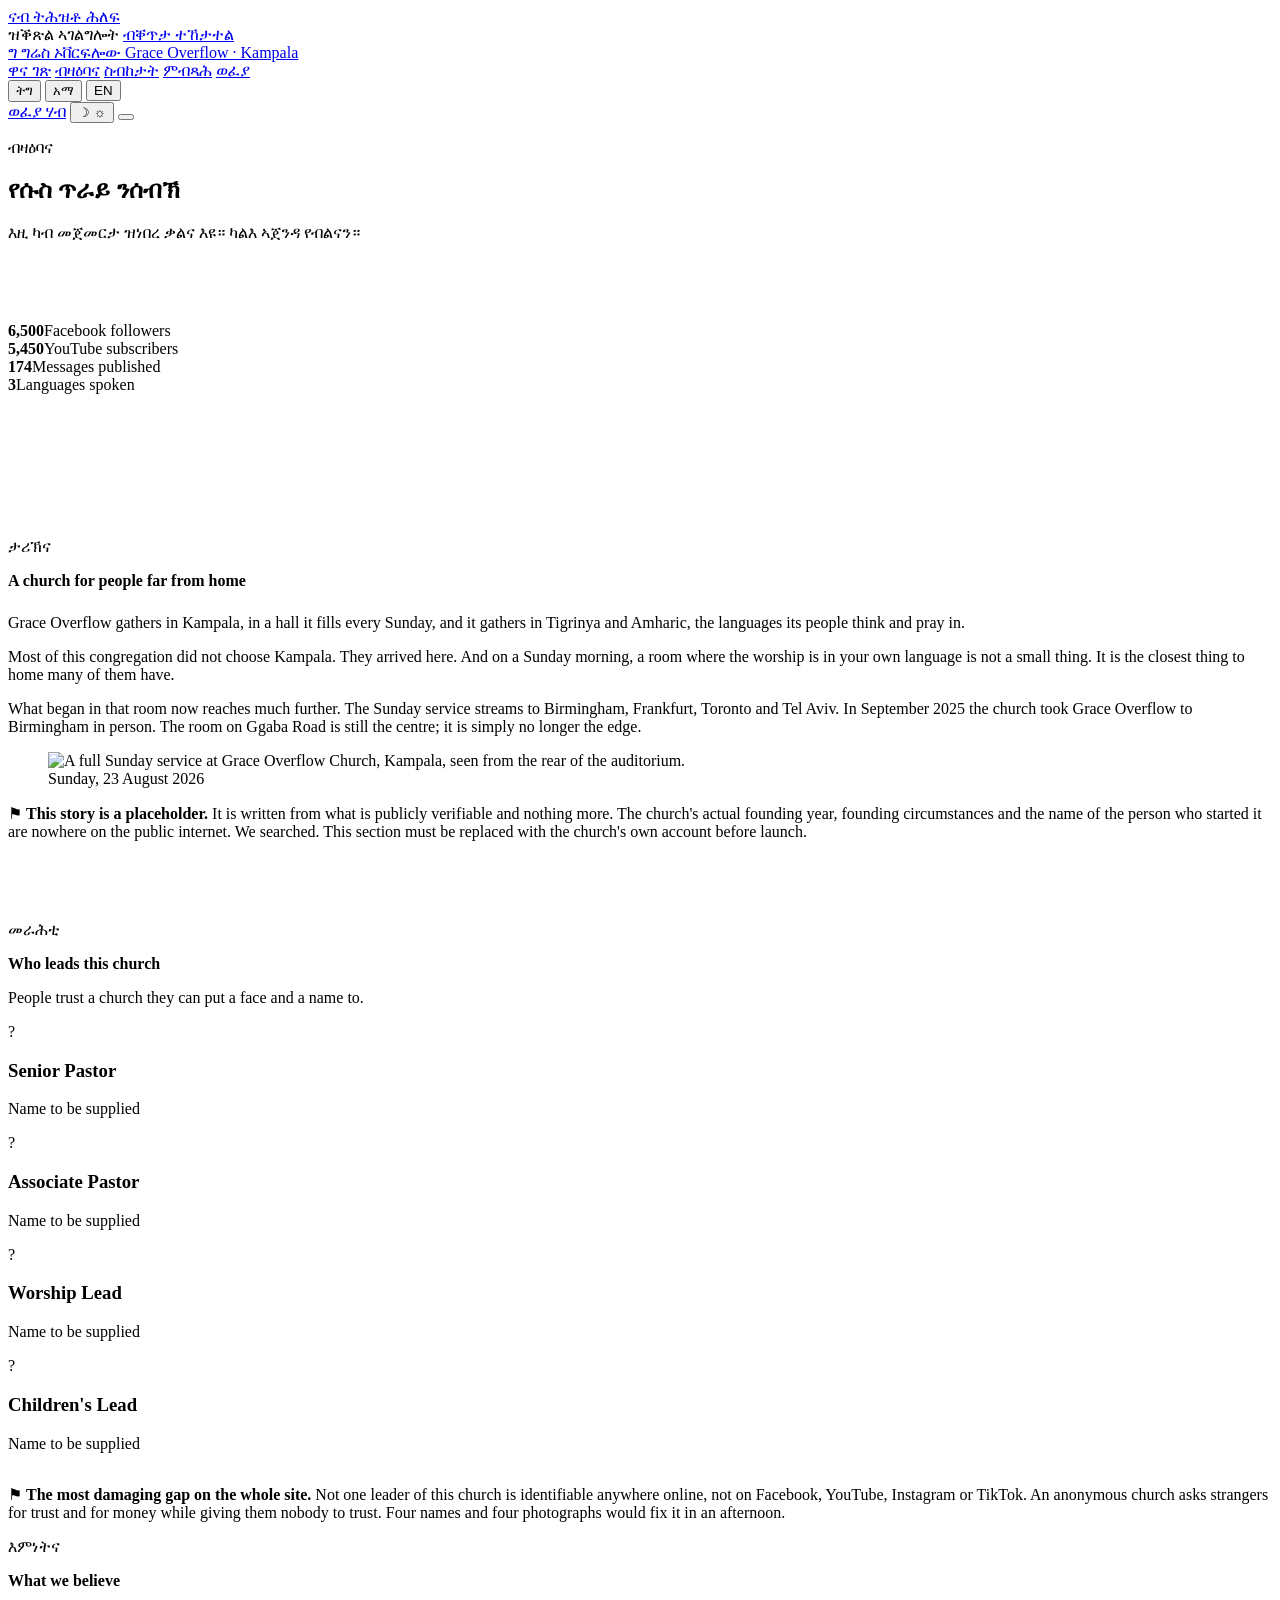
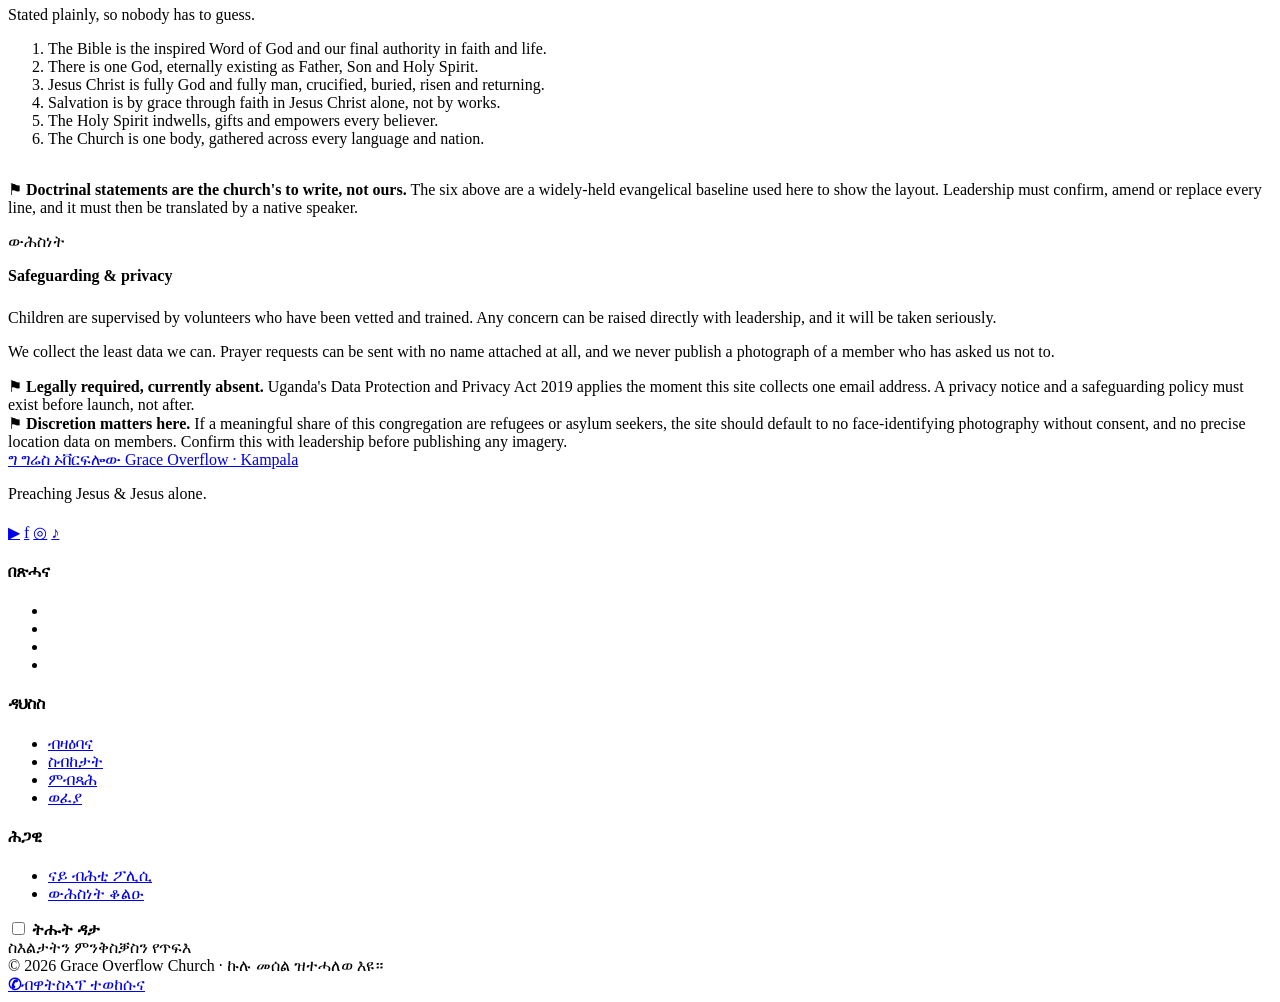
==== about.html @ 8b18df7e "Add files via upload" ====
<!DOCTYPE html>
<html lang="ti">
<head>
<meta charset="utf-8">
<meta name="viewport" content="width=device-width, initial-scale=1">
<meta name="robots" content="noindex, nofollow">
<title>ብዛዕባና · About · Grace Overflow Church, Kampala</title>
<meta name="description" content="Who we are: a Tigrinya and Amharic speaking church in Kampala, Uganda, preaching Jesus and Jesus alone, and a home for the Eritrean and Ethiopian diaspora around the world.">
<meta name="theme-color" content="#ffffff" media="(prefers-color-scheme: light)">
<meta name="theme-color" content="#061021" media="(prefers-color-scheme: dark)">
<meta property="og:title" content="About · Grace Overflow Church, Kampala">
<meta name="twitter:card" content="summary_large_image">
<meta property="og:image" content="https://dawitabrahamfekeru-beep.github.io/grace-overflow/assets/img/sanctuary-wide.jpg">
<meta property="og:image:alt" content="A full Sunday service at Grace Overflow Church, Kampala.">
<meta property="og:description" content="Preaching Jesus and Jesus alone. Kampala, Uganda.">
<link rel="preconnect" href="https://fonts.googleapis.com">
<link rel="preconnect" href="https://fonts.gstatic.com" crossorigin>
<link href="https://fonts.googleapis.com/css2?family=Fraunces:ital,opsz,wght@0,9..144,300..700;1,9..144,300..600&family=Inter:wght@400;500;600;700&family=Noto+Sans+Ethiopic:wght@400;500;600;700&family=Noto+Serif+Ethiopic:wght@400;600;700&display=swap" rel="stylesheet">
<link rel="canonical" href="https://dawitabrahamfekeru-beep.github.io/grace-overflow/about.html">
<meta property="og:url" content="https://dawitabrahamfekeru-beep.github.io/grace-overflow/about.html">
<link rel="stylesheet" href="assets/css/style.css">
<script>try{var t=localStorage.getItem("go.theme");if(t)document.documentElement.setAttribute("data-theme",t);}catch(e){}</script>
<link rel="icon" href="data:image/svg+xml,<svg xmlns='http://www.w3.org/2000/svg' viewBox='0 0 100 100'><circle cx='50' cy='50' r='50' fill='%230f2e5c'/><text y='72' x='50' text-anchor='middle' font-size='62' font-family='serif' fill='%23ffffff'>ግ</text></svg>">
</head>
<body>
<a class="skip" href="#main" data-i18n="nav.skip">ናብ ትሕዝቶ ሕለፍ</a>

<div class="statusbar" id="statusbar">
  <div class="statusbar__in">
    <span class="dot" aria-hidden="true"></span>
    <span id="statusLabel">ዝቕጽል ኣገልግሎት</span>
    <a href="watch.html" id="statusLink">ብቐጥታ ተኸታተል</a>
  </div>
</div>

<header class="header">
  <div class="wrap header__in">
    <a class="mark" href="index.html" aria-label="Grace Overflow Church">
      <span class="mark__glyph" aria-hidden="true">ግ</span>
      <span class="mark__text">
        <span class="mark__ti">ግሬስ ኦቨርፍሎው</span>
        <span class="mark__en">Grace Overflow · Kampala</span>
      </span>
    </a>
    <nav class="nav" id="nav" aria-label="Main">
      <a href="index.html" data-i18n="nav.home">ዋና ገጽ</a>
      <a href="about.html" aria-current="page" data-i18n="nav.about">ብዛዕባና</a>
      <a href="watch.html" data-i18n="nav.watch">ስብከታት</a>
      <a href="visit.html" data-i18n="nav.visit">ምብጻሕ</a>
      <a href="give.html" data-i18n="nav.give">ወፈያ</a>
    </nav>
    <div class="header__actions">
      <div class="lang" role="group" aria-label="Language">
        <button type="button" data-lang="ti" aria-pressed="true">ትግ</button>
        <button type="button" data-lang="am" aria-pressed="false">አማ</button>
        <button type="button" data-lang="en" aria-pressed="false">EN</button>
      </div>
      <a class="btn btn-primary btn-sm" href="give.html" data-i18n="cta.give">ወፈያ ሃብ</a>
      <button class="theme" id="theme" type="button" aria-label="Switch light or dark theme" title="Switch light or dark theme">
        <span class="to-dark" aria-hidden="true">&#9789;</span>
        <span class="to-light" aria-hidden="true">&#9788;</span>
      </button>
      <button class="burger" id="burger" aria-expanded="false" aria-controls="nav" aria-label="Menu">
        <span></span><span></span><span></span>
      </button>
    </div>
  </div>
</header>

<main id="main">

<section class="pagehead">
  <div class="pagehead__light" aria-hidden="true"></div>
  <div class="wrap">
    <p class="eyebrow" data-i18n="about.eyebrow">ብዛዕባና</p>
    <h1 class="display" data-i18n="about.title">የሱስ ጥራይ ንሰብኽ</h1>
    <p class="lead" data-i18n="about.sub">እዚ ካብ መጀመርታ ዝነበረ ቃልና እዩ። ካልእ ኣጀንዳ የብልናን።</p>
  </div>
</section>

<!-- ═══ THE NUMBERS ═══
     All four are real, counted from the church's own public channels in Aug 2026. -->
<section class="section" style="padding-block:clamp(2.5rem,6vw,4rem)">
  <div class="wrap">
    <div class="strip reveal">
      <div><b>6,500</b><span>Facebook followers</span></div>
      <div><b>5,450</b><span>YouTube subscribers</span></div>
      <div><b>174</b><span>Messages published</span></div>
      <div><b>3</b><span>Languages spoken</span></div>
    </div>
  </div>
</section>

<!-- ═══ STORY ═══ -->
<section class="section" style="padding-block:clamp(2rem,5vw,4rem)">
  <div class="wrap">
    <div class="split">
      <div class="reveal">
        <p class="eyebrow" data-i18n="about.story">ታሪኽና</p>
        <h2 class="display" style="font-size:var(--t-h2);margin-top:1rem">A church for people far from home</h2>
        <div class="prose stack" style="margin-top:1.5rem;color:var(--ink-3)">
          <p>Grace Overflow gathers in Kampala, in a hall it fills every Sunday, and it gathers
          in Tigrinya and Amharic, the languages its people think and pray in.</p>
          <p>Most of this congregation did not choose Kampala. They arrived here. And on a Sunday morning,
          a room where the worship is in your own language is not a small thing. It is the closest thing
          to home many of them have.</p>
          <p>What began in that room now reaches much further. The Sunday service streams to Birmingham,
          Frankfurt, Toronto and Tel Aviv. In September 2025 the church took Grace Overflow to Birmingham
          in person. The room on Ggaba Road is still the centre; it is simply no longer the edge.</p>
        </div>
      </div>

      <div class="reveal stack">
        <figure class="figure figure-4x3">
          <img src="assets/img/sanctuary-full.jpg" width="2048" height="1365" loading="lazy" decoding="async"
               alt="A full Sunday service at Grace Overflow Church, Kampala, seen from the rear of the auditorium.">
          <figcaption class="figure__cap">Sunday, 23 August 2026</figcaption>
        </figure>

        <div class="gap">
          <span aria-hidden="true">⚑</span>
          <span><b>This story is a placeholder.</b> It is written from what is publicly verifiable and
          nothing more. The church's actual founding year, founding circumstances and the name of the
          person who started it are nowhere on the public internet. We searched. This section must be
          replaced with the church's own account before launch.</span>
        </div>
      </div>
    </div>
  </div>
</section>

<!-- ═══ LEADERSHIP ═══ -->
<section class="section" style="background:var(--bg-alt);border-block:1px solid var(--line)">
  <div class="wrap">
    <div class="shead reveal">
      <p class="eyebrow" data-i18n="about.leaders">መራሕቲ</p>
      <h2 class="display" style="font-size:var(--t-h2)">Who leads this church</h2>
      <p class="lead">People trust a church they can put a face and a name to.</p>
    </div>

    <div class="grid g-4 reveal">
      <div class="leader"><div class="leader__face" aria-hidden="true">?</div><h3>Senior Pastor</h3><p>Name to be supplied</p></div>
      <div class="leader"><div class="leader__face" aria-hidden="true">?</div><h3>Associate Pastor</h3><p>Name to be supplied</p></div>
      <div class="leader"><div class="leader__face" aria-hidden="true">?</div><h3>Worship Lead</h3><p>Name to be supplied</p></div>
      <div class="leader"><div class="leader__face" aria-hidden="true">?</div><h3>Children's Lead</h3><p>Name to be supplied</p></div>
    </div>

    <div class="gap reveal" style="margin-top:2rem">
      <span aria-hidden="true">⚑</span>
      <span><b>The most damaging gap on the whole site.</b> Not one leader of this church is identifiable
      anywhere online, not on Facebook, YouTube, Instagram or TikTok. An anonymous church asks strangers
      for trust and for money while giving them nobody to trust. Four names and four photographs would
      fix it in an afternoon.</span>
    </div>
  </div>
</section>

<!-- ═══ BELIEFS ═══ -->
<section class="section">
  <div class="wrap wrap-narrow">
    <div class="shead reveal">
      <p class="eyebrow" data-i18n="about.belief">እምነትና</p>
      <h2 class="display" style="font-size:var(--t-h2)">What we believe</h2>
      <p class="lead">Stated plainly, so nobody has to guess.</p>
    </div>

    <ol class="beliefs reveal">
      <li>The Bible is the inspired Word of God and our final authority in faith and life.</li>
      <li>There is one God, eternally existing as Father, Son and Holy Spirit.</li>
      <li>Jesus Christ is fully God and fully man, crucified, buried, risen and returning.</li>
      <li>Salvation is by grace through faith in Jesus Christ alone, not by works.</li>
      <li>The Holy Spirit indwells, gifts and empowers every believer.</li>
      <li>The Church is one body, gathered across every language and nation.</li>
    </ol>

    <div class="gap reveal" style="margin-top:2rem">
      <span aria-hidden="true">⚑</span>
      <span><b>Doctrinal statements are the church's to write, not ours.</b> The six above are a
      widely-held evangelical baseline used here to show the layout. Leadership must confirm, amend
      or replace every line, and it must then be translated by a native speaker.</span>
    </div>
  </div>
</section>

<!-- ═══ SAFEGUARDING ═══ -->
<section class="section" style="background:var(--bg-alt);border-block:1px solid var(--line)">
  <div class="wrap">
    <div class="split">
      <div class="reveal">
        <p class="eyebrow" data-i18n="about.safe">ውሕስነት</p>
        <h2 class="display" style="font-size:var(--t-h2);margin-top:1rem">Safeguarding &amp; privacy</h2>
        <div class="prose stack" style="margin-top:1.5rem;color:var(--ink-3)">
          <p>Children are supervised by volunteers who have been vetted and trained. Any concern can be
          raised directly with leadership, and it will be taken seriously.</p>
          <p>We collect the least data we can. Prayer requests can be sent with no name attached at all,
          and we never publish a photograph of a member who has asked us not to.</p>
        </div>
      </div>

      <div class="reveal stack">
        <div class="gap">
          <span aria-hidden="true">⚑</span>
          <span><b>Legally required, currently absent.</b> Uganda's Data Protection and Privacy Act 2019
          applies the moment this site collects one email address. A privacy notice and a safeguarding
          policy must exist before launch, not after.</span>
        </div>
        <div class="gap">
          <span aria-hidden="true">⚑</span>
          <span><b>Discretion matters here.</b> If a meaningful share of this congregation are refugees or
          asylum seekers, the site should default to no face-identifying photography without consent, and
          no precise location data on members. Confirm this with leadership before publishing any imagery.</span>
        </div>
      </div>
    </div>
  </div>
</section>

</main>

<footer class="footer">
  <div class="wrap">
    <div class="footer__grid">
      <div>
        <a class="mark" href="index.html" style="margin-bottom:1.25rem">
          <span class="mark__glyph" aria-hidden="true">ግ</span>
          <span class="mark__text">
            <span class="mark__ti">ግሬስ ኦቨርፍሎው</span>
            <span class="mark__en">Grace Overflow · Kampala</span>
          </span>
        </a>
        <p class="small muted" style="max-width:30ch">Preaching Jesus &amp; Jesus alone.</p>
        <div class="socials" style="margin-top:1.25rem">
          <a data-fact="youtube" data-fact-href href="#" target="_blank" rel="noopener" aria-label="YouTube">▶</a>
          <a data-fact="facebook" data-fact-href href="#" target="_blank" rel="noopener" aria-label="Facebook">f</a>
          <a data-fact="instagram" data-fact-href href="#" target="_blank" rel="noopener" aria-label="Instagram">◎</a>
          <a data-fact="tiktok" data-fact-href href="#" target="_blank" rel="noopener" aria-label="TikTok">♪</a>
        </div>
      </div>
      <div>
        <h4 data-i18n="foot.visit">በጽሓና</h4>
        <ul>
          <li class="small muted" data-fact="venue"></li>
          <li class="small muted" data-fact="city"></li>
          <li><a href="#" data-fact="phone"></a></li>
          <li><a href="#" data-fact="email"></a></li>
        </ul>
      </div>
      <div>
        <h4 data-i18n="foot.explore">ዳህስስ</h4>
        <ul>
          <li><a href="about.html" data-i18n="nav.about">ብዛዕባና</a></li>
          <li><a href="watch.html" data-i18n="nav.watch">ስብከታት</a></li>
          <li><a href="visit.html" data-i18n="nav.visit">ምብጻሕ</a></li>
          <li><a href="give.html" data-i18n="nav.give">ወፈያ</a></li>
        </ul>
      </div>
      <div>
        <h4 data-i18n="foot.legal">ሕጋዊ</h4>
        <ul>
          <li><a href="#" data-i18n="foot.privacy">ናይ ብሕቲ ፖሊሲ</a></li>
          <li><a href="#" data-i18n="foot.safe">ውሕስነት ቆልዑ</a></li>
        </ul>
        <label class="check" style="margin-top:1.25rem">
          <input type="checkbox" id="lowdata">
          <span><b data-i18n="foot.lowdata">ትሑት ዳታ</b><br>
          <span class="small muted" data-i18n="foot.lowdataD">ስእልታትን ምንቅስቓስን የጥፍእ</span></span>
        </label>
      </div>
    </div>
    <div class="footer__bottom">
      <span>© <span id="year">2026</span> Grace Overflow Church · <span data-i18n="foot.rights">ኩሉ መሰል ዝተሓለወ እዩ።</span></span>    </div>
  </div>
</footer>

<a class="wa" data-wa href="#" target="_blank" rel="noopener">
  <b aria-hidden="true">✆</b><span data-i18n="cta.whatsapp">ብዋትስኣፕ ተወከሱና</span>
</a>

<script src="assets/js/i18n.js"></script>
<script src="assets/js/app.js"></script>
</body>
</html>
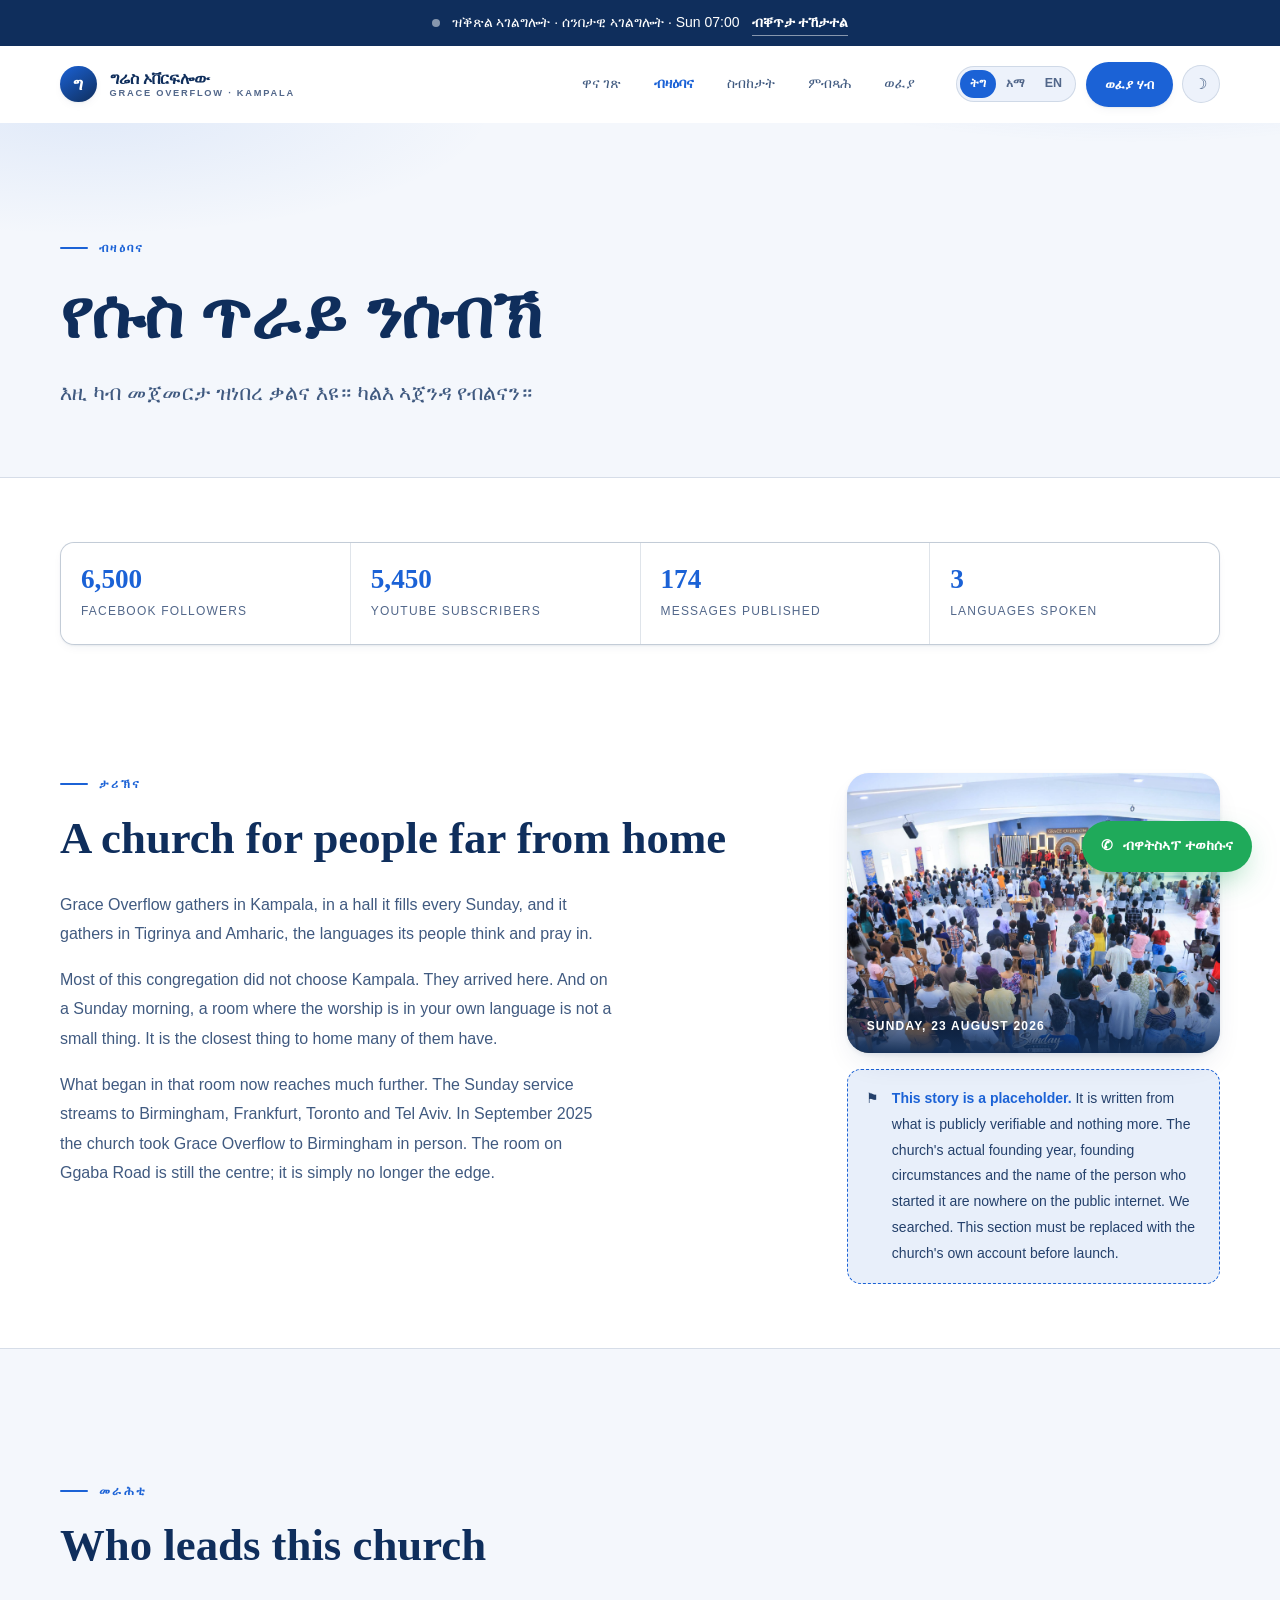
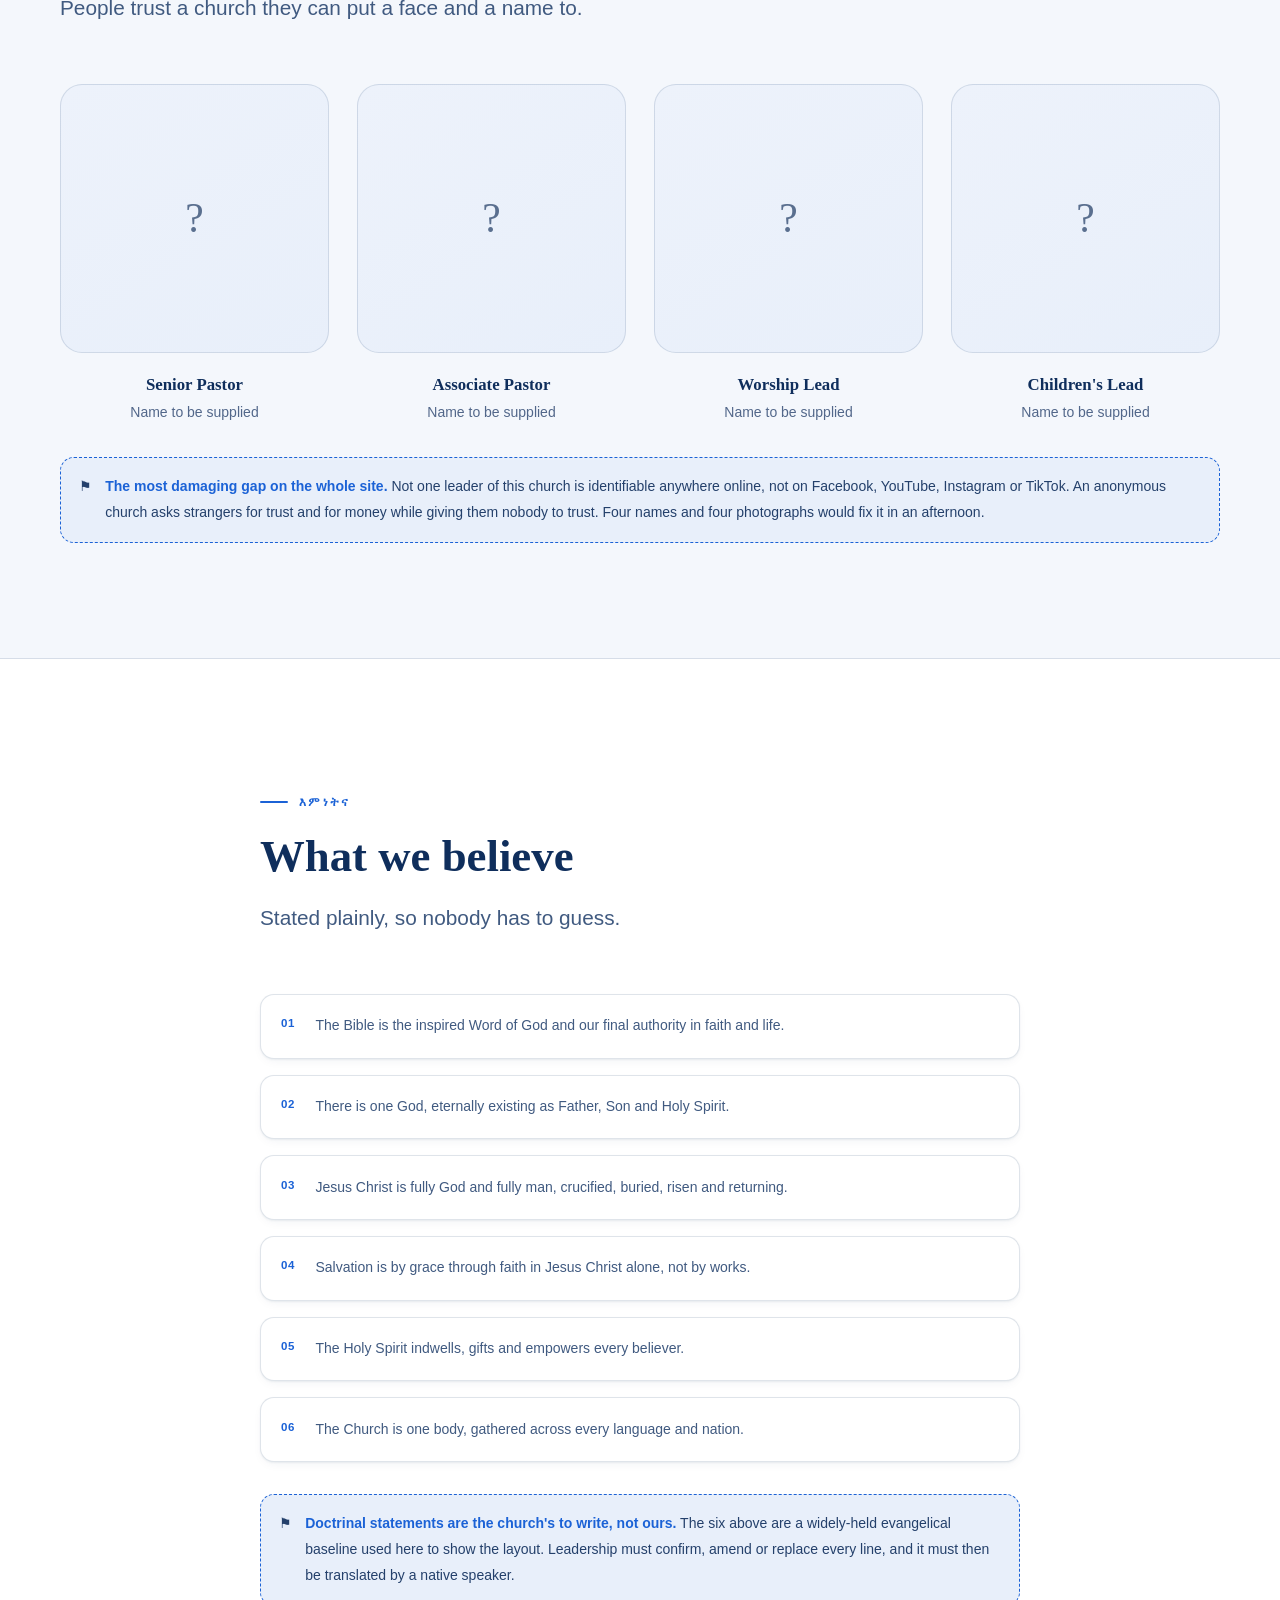
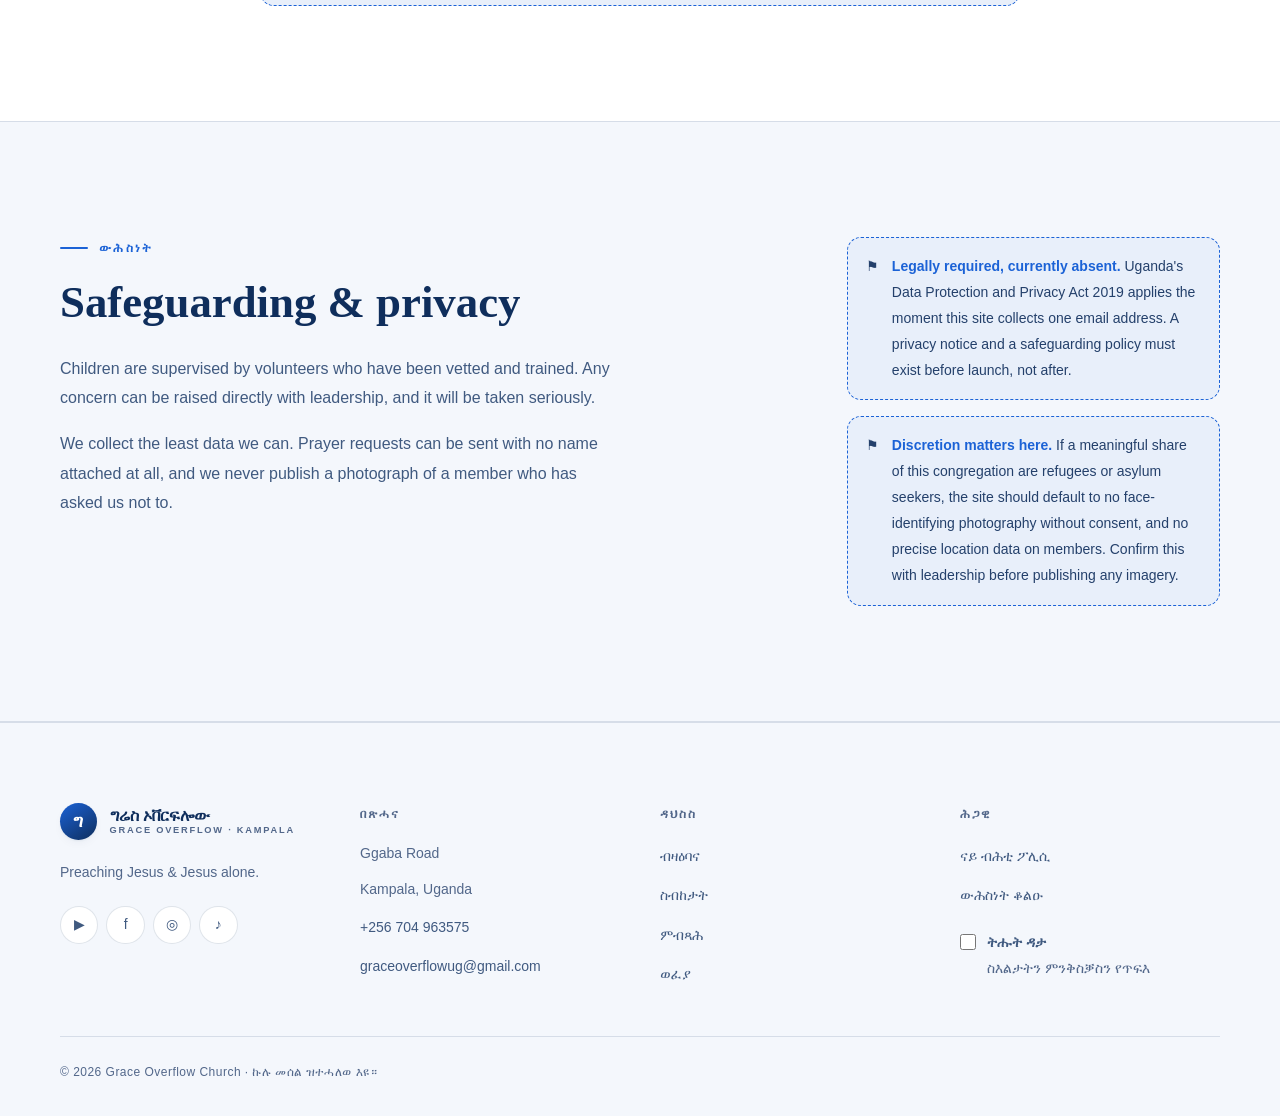
==== commit 0d2ae75e: "Add files via upload" ====
--- a/about.html
+++ b/about.html
@@ -26,10 +26,12 @@
 <a class="skip" href="#main" data-i18n="nav.skip">ናብ ትሕዝቶ ሕለፍ</a>
 
 <div class="statusbar" id="statusbar">
-  <div class="statusbar__in">
-    <span class="dot" aria-hidden="true"></span>
-    <span id="statusLabel">ዝቕጽል ኣገልግሎት</span>
-    <a href="watch.html" id="statusLink">ብቐጥታ ተኸታተል</a>
+  <div class="statusbar__track" id="statusTrack">
+    <div class="statusbar__in">
+      <span class="dot" aria-hidden="true"></span>
+      <span id="statusLabel">ዝቕጽል ኣገልግሎት</span>
+      <a href="watch.html" id="statusLink">ብቐጥታ ተኸታተል</a>
+    </div>
   </div>
 </div>
 
--- a/assets/css/style.css
+++ b/assets/css/style.css
@@ -0,0 +1,1301 @@
+/* ==========================================================================
+   GRACE OVERFLOW CHURCH — Design System "Overflow"
+   Kampala, Uganda · Tigrinya / Amharic / English
+   --------------------------------------------------------------------------
+   White ground, navy ink, one clear blue. Light is the default; the dark
+   treatment is a real theme, not an afterthought — people watch the Sunday
+   livestream late at night and a white screen at 23:00 in Birmingham is
+   punishing.
+
+   Every token below is semantic (--bg, --ink, --accent), so switching theme
+   is a value swap and never a second stylesheet.
+   ========================================================================== */
+
+/* ---------- 1. TOKENS — LIGHT (default) ---------- */
+:root {
+  /* Ground */
+  --bg:        #ffffff;
+  --bg-alt:    #f4f7fc;
+  --surface:   #ffffff;
+  --surface-2: #f8fafe;
+  --surface-3: #edf2fb;
+
+  --line:        rgba(15, 46, 92, .13);
+  --line-strong: rgba(15, 46, 92, .30);
+
+  /* Ink — navy through to faint */
+  --ink:   #0f2e5c;
+  --ink-2: #24406b;
+  --ink-3: #405a80;
+  --ink-4: #52678a;
+  --ink-5: #5a6f8f;
+
+  /* Accent */
+  --accent:       #1b62d6;
+  --accent-hover: #1550b8;
+  --accent-press: #10408f;
+  --accent-soft:  #e8effa;
+  --on-accent:    #ffffff;
+
+  /* Signal */
+  --live:    #d92d20;
+  --live-ring: rgba(217, 45, 32, .55);
+  --success: #067647;
+  --success-bg: rgba(6, 118, 71, .08);
+  --success-line: rgba(6, 118, 71, .28);
+
+  /* Depth — on white, borders alone are not enough */
+  --shadow-1: 0 1px 2px rgba(15, 46, 92, .06), 0 4px 12px -4px rgba(15, 46, 92, .08);
+  --shadow-2: 0 2px 4px rgba(15, 46, 92, .07), 0 14px 32px -12px rgba(15, 46, 92, .16);
+  --shadow-3: 0 24px 48px -24px rgba(15, 46, 92, .28);
+
+  /* Type */
+  --f-latin-display: "Fraunces", "Iowan Old Style", Georgia, serif;
+  --f-latin-ui: "Inter", -apple-system, BlinkMacSystemFont, "Segoe UI", sans-serif;
+  --f-geez-display: "Noto Serif Ethiopic", "Nyala", serif;
+  --f-geez-ui: "Noto Sans Ethiopic", "Abyssinica SIL", "Nyala", sans-serif;
+
+  --f-display: var(--f-latin-display);
+  --f-ui: var(--f-latin-ui);
+
+  /* Scale — fluid, 320px → 1440px */
+  --t-hero:  clamp(2.9rem, 1.2rem + 8.6vw, 7.5rem);
+  --t-h1:    clamp(2.1rem, 1.2rem + 4.4vw, 4.2rem);
+  --t-h2:    clamp(1.6rem, 1.1rem + 2.5vw, 2.8rem);
+  --t-h3:    clamp(1.2rem, 1rem + 1vw, 1.6rem);
+  --t-lead:  clamp(1.05rem, .98rem + .5vw, 1.3rem);
+  --t-body:  1rem;
+  --t-small: .875rem;
+  --t-micro: .75rem;
+
+  /* Space */
+  --gutter: clamp(1.25rem, 4vw, 2.5rem);
+  --section: clamp(4.5rem, 9vw, 8.5rem);
+  --max: 1240px;
+  --max-prose: 62ch;
+
+  --r-sm: 8px;
+  --r-md: 14px;
+  --r-lg: 22px;
+  --r-pill: 999px;
+
+  --ease: cubic-bezier(.22, .61, .36, 1);
+  --dur: .45s;
+
+  color-scheme: light;
+}
+
+/* ---------- 2. TOKENS — DARK ----------
+   Applied when the visitor's device asks for it, unless they have explicitly
+   chosen light; and always when they have explicitly chosen dark. */
+@media (prefers-color-scheme: dark) {
+  :root:not([data-theme="light"]) {
+    --bg:        #061021;
+    --bg-alt:    #0a1930;
+    --surface:   #0d2039;
+    --surface-2: #122a47;
+    --surface-3: #173354;
+
+    --line:        rgba(255, 255, 255, .10);
+    --line-strong: rgba(255, 255, 255, .24);
+
+    --ink:   #eef4fd;
+    --ink-2: #cbd9ec;
+    --ink-3: #9fb3ce;
+    --ink-4: #7b90ae;
+    --ink-5: #788dab;
+
+    --accent:       #6ba6ff;
+    --accent-hover: #8cbbff;
+    --accent-press: #5090ee;
+    --accent-soft:  rgba(107, 166, 255, .13);
+    --on-accent:    #04162e;
+
+    --live:    #ff5a4d;
+    --live-ring: rgba(255, 90, 77, .55);
+    --success: #4ade80;
+    --success-bg: rgba(74, 222, 128, .09);
+    --success-line: rgba(74, 222, 128, .28);
+
+    --shadow-1: 0 1px 2px rgba(0, 0, 0, .4), 0 4px 12px -4px rgba(0, 0, 0, .5);
+    --shadow-2: 0 2px 4px rgba(0, 0, 0, .4), 0 14px 32px -12px rgba(0, 0, 0, .6);
+    --shadow-3: 0 24px 48px -24px rgba(0, 0, 0, .8);
+
+    color-scheme: dark;
+  }
+}
+
+:root[data-theme="dark"] {
+  --bg:        #061021;
+  --bg-alt:    #0a1930;
+  --surface:   #0d2039;
+  --surface-2: #122a47;
+  --surface-3: #173354;
+
+  --line:        rgba(255, 255, 255, .10);
+  --line-strong: rgba(255, 255, 255, .24);
+
+  --ink:   #eef4fd;
+  --ink-2: #cbd9ec;
+  --ink-3: #9fb3ce;
+  --ink-4: #7b90ae;
+  --ink-5: #788dab;
+
+  --accent:       #6ba6ff;
+  --accent-hover: #8cbbff;
+  --accent-press: #5090ee;
+  --accent-soft:  rgba(107, 166, 255, .13);
+  --on-accent:    #04162e;
+
+  --live:    #ff5a4d;
+  --live-ring: rgba(255, 90, 77, .55);
+  --success: #4ade80;
+  --success-bg: rgba(74, 222, 128, .09);
+  --success-line: rgba(74, 222, 128, .28);
+
+  --shadow-1: 0 1px 2px rgba(0, 0, 0, .4), 0 4px 12px -4px rgba(0, 0, 0, .5);
+  --shadow-2: 0 2px 4px rgba(0, 0, 0, .4), 0 14px 32px -12px rgba(0, 0, 0, .6);
+  --shadow-3: 0 24px 48px -24px rgba(0, 0, 0, .8);
+
+  color-scheme: dark;
+}
+
+/* ---------- 3. RESET ---------- */
+*, *::before, *::after { box-sizing: border-box; }
+* { margin: 0; }
+
+html {
+  -webkit-text-size-adjust: 100%;
+  scroll-behavior: smooth;
+  scroll-padding-top: 6rem;
+}
+
+body {
+  background: var(--bg);
+  color: var(--ink-2);
+  font-family: var(--f-ui);
+  font-size: var(--t-body);
+  line-height: 1.65;
+  -webkit-font-smoothing: antialiased;
+  text-rendering: optimizeLegibility;
+  overflow-x: hidden;
+}
+
+img, svg, video { display: block; max-width: 100%; height: auto; }
+button, input, select, textarea { font: inherit; color: inherit; }
+button { background: none; border: 0; cursor: pointer; }
+a { color: inherit; text-decoration: none; }
+ul, ol { list-style: none; padding: 0; }
+
+/* ---------- 4. SCRIPT-AWARE TYPOGRAPHY ----------
+   Ge'ez needs materially more leading than Latin at the same optical size,
+   and its glyphs sit on a taller x-height. Most multilingual church sites
+   get this wrong and Tigrinya ends up looking cramped and cheap. */
+:root:lang(ti), :root:lang(am) {
+  --f-display: var(--f-geez-display);
+  --f-ui: var(--f-geez-ui);
+}
+html:lang(ti) body, html:lang(am) body { line-height: 1.85; }
+html:lang(ti) .display, html:lang(am) .display { line-height: 1.22; letter-spacing: 0; }
+
+/* Mixed-script safety: any element can force a script */
+.geez { font-family: var(--f-geez-ui); line-height: 1.85; }
+.geez-display { font-family: var(--f-geez-display); line-height: 1.2; }
+.latin { font-family: var(--f-latin-ui); }
+
+.display {
+  font-family: var(--f-display);
+  font-weight: 600;
+  line-height: 1.02;
+  letter-spacing: -.025em;
+  color: var(--ink);
+  text-wrap: balance;
+}
+html:lang(ti) .display, html:lang(am) .display { font-weight: 700; }
+
+/* ---------- 5. LAYOUT ---------- */
+.wrap { width: 100%; max-width: var(--max); margin-inline: auto; padding-inline: var(--gutter); }
+.wrap-narrow { max-width: 840px; }
+.section { padding-block: var(--section); }
+.prose { max-width: var(--max-prose); }
+.stack > * + * { margin-top: 1rem; }
+.center { text-align: center; margin-inline: auto; }
+
+.grid { display: grid; gap: clamp(1rem, 2.5vw, 1.75rem); }
+.g-2 { grid-template-columns: repeat(auto-fit, minmax(min(100%, 280px), 1fr)); }
+.g-3 { grid-template-columns: repeat(auto-fit, minmax(min(100%, 260px), 1fr)); }
+.g-4 { grid-template-columns: repeat(auto-fit, minmax(min(100%, 210px), 1fr)); }
+
+.band { background: var(--bg-alt); border-block: 1px solid var(--line); }
+
+.split {
+  display: grid;
+  gap: clamp(1.5rem, 4vw, 2.5rem);
+  align-items: start;
+  grid-template-columns: minmax(0, 2fr) minmax(0, 1fr);
+}
+.split-even { grid-template-columns: repeat(2, minmax(0, 1fr)); }
+@media (max-width: 880px) {
+  .split, .split-even { grid-template-columns: 1fr; }
+}
+
+/* ---------- 6. SHARED ATOMS ---------- */
+.eyebrow {
+  font-family: var(--f-latin-ui);
+  font-size: var(--t-micro);
+  font-weight: 700;
+  letter-spacing: .18em;
+  text-transform: uppercase;
+  color: var(--accent);
+  display: flex;
+  align-items: center;
+  gap: .7rem;
+}
+.eyebrow::before {
+  content: "";
+  width: 1.75rem;
+  height: 2px;
+  background: var(--accent);
+  border-radius: 2px;
+  flex: none;
+}
+
+.lead { font-size: var(--t-lead); color: var(--ink-3); text-wrap: pretty; }
+.muted { color: var(--ink-4); }
+.small { font-size: var(--t-small); }
+.micro { font-size: var(--t-micro); letter-spacing: .1em; text-transform: uppercase; color: var(--ink-4); font-weight: 600; }
+
+.btn {
+  display: inline-flex;
+  align-items: center;
+  justify-content: center;
+  gap: .6rem;
+  padding: .95rem 1.6rem;
+  border-radius: var(--r-pill);
+  font-family: var(--f-latin-ui);
+  font-size: .9rem;
+  font-weight: 600;
+  letter-spacing: .01em;
+  border: 1px solid transparent;
+  transition: transform var(--dur) var(--ease), background-color .25s, border-color .25s, color .25s, box-shadow .25s;
+  will-change: transform;
+}
+html:lang(ti) .btn, html:lang(am) .btn { font-family: var(--f-geez-ui); }
+.btn:hover { transform: translateY(-2px); }
+.btn:active { transform: translateY(0); }
+
+.btn-primary { background: var(--accent); color: var(--on-accent); box-shadow: var(--shadow-1); }
+.btn-primary:hover { background: var(--accent-hover); box-shadow: var(--shadow-2); }
+.btn-primary:active { background: var(--accent-press); }
+
+.btn-ghost { border-color: var(--line-strong); color: var(--ink); }
+.btn-ghost:hover { border-color: var(--accent); color: var(--accent); background: var(--accent-soft); }
+
+.btn-solid { background: var(--surface-3); color: var(--ink); border-color: var(--line); }
+.btn-solid:hover { background: var(--accent-soft); border-color: var(--accent); }
+
+.btn-sm { padding: .6rem 1.1rem; font-size: .8rem; }
+.btn-block { width: 100%; }
+
+.card {
+  background: var(--surface);
+  border: 1px solid var(--line);
+  border-radius: var(--r-lg);
+  padding: clamp(1.4rem, 3vw, 2.1rem);
+  box-shadow: var(--shadow-1);
+  transition: border-color .3s, box-shadow .3s, transform var(--dur) var(--ease);
+}
+.card-hover:hover { border-color: var(--accent); box-shadow: var(--shadow-2); transform: translateY(-4px); }
+
+.divider { height: 1px; background: var(--line); border: 0; }
+
+/* Focus — visible, never removed */
+:focus-visible {
+  outline: 2px solid var(--accent);
+  outline-offset: 3px;
+  border-radius: 4px;
+}
+
+.skip {
+  position: absolute;
+  left: -9999px;
+  top: 0;
+  z-index: 999;
+  background: var(--accent);
+  color: var(--on-accent);
+  padding: .8rem 1.2rem;
+  font-weight: 600;
+  border-radius: 0 0 var(--r-sm) 0;
+}
+.skip:focus { left: 0; }
+
+.sr-only {
+  position: absolute; width: 1px; height: 1px;
+  padding: 0; margin: -1px; overflow: hidden;
+  clip: rect(0,0,0,0); white-space: nowrap; border: 0;
+}
+
+/* ---------- 7. LIVE STATUS STRIP ---------- */
+.statusbar {
+  background: var(--ink);
+  color: #ffffff;
+  font-size: var(--t-small);
+  position: relative;
+  z-index: 60;
+}
+.statusbar__in {
+  display: flex;
+  align-items: center;
+  justify-content: center;
+  gap: .75rem;
+  flex-wrap: wrap;
+  padding: .6rem var(--gutter);
+  text-align: center;
+}
+.statusbar.is-live { background: var(--live); }
+
+.dot {
+  width: .5rem; height: .5rem;
+  border-radius: 50%;
+  background: rgba(255, 255, 255, .5);
+  flex: none;
+}
+.is-live .dot { background: #fff; animation: pulse 1.8s var(--ease) infinite; }
+@keyframes pulse {
+  0%   { box-shadow: 0 0 0 0 rgba(255, 255, 255, .7); }
+  70%  { box-shadow: 0 0 0 .55rem rgba(255, 255, 255, 0); }
+  100% { box-shadow: 0 0 0 0 rgba(255, 255, 255, 0); }
+}
+
+.statusbar a { color: #fff; font-weight: 700; border-bottom: 1px solid rgba(255,255,255,.5); }
+.statusbar a:hover { border-bottom-color: #fff; }
+
+/* ---------- 8. HEADER ---------- */
+.header {
+  position: sticky;
+  top: 0;
+  z-index: 50;
+  background: color-mix(in srgb, var(--bg) 82%, transparent);
+  backdrop-filter: blur(16px) saturate(160%);
+  border-bottom: 1px solid transparent;
+  transition: border-color .3s, background-color .3s, box-shadow .3s;
+}
+.header.is-stuck {
+  border-bottom-color: var(--line);
+  background: color-mix(in srgb, var(--bg) 95%, transparent);
+  box-shadow: var(--shadow-1);
+}
+
+.header__in {
+  display: flex;
+  align-items: center;
+  gap: 1.25rem;
+  min-height: 4.75rem;
+}
+
+/* Wordmark — Ge'ez over Latin, the church's actual bilingual identity */
+.mark { display: flex; align-items: center; gap: .8rem; flex: none; }
+.mark__glyph {
+  width: 2.3rem; height: 2.3rem;
+  border-radius: 50%;
+  display: grid; place-items: center;
+  background: linear-gradient(145deg, var(--accent), var(--ink));
+  color: #fff;
+  font-family: var(--f-geez-display);
+  font-size: 1.05rem;
+  font-weight: 700;
+  flex: none;
+  box-shadow: var(--shadow-1);
+}
+.mark__text { display: flex; flex-direction: column; line-height: 1.12; }
+.mark__ti {
+  font-family: var(--f-geez-display);
+  font-size: .98rem;
+  font-weight: 700;
+  color: var(--ink);
+}
+.mark__en {
+  font-family: var(--f-latin-ui);
+  font-size: .58rem;
+  font-weight: 600;
+  letter-spacing: .19em;
+  text-transform: uppercase;
+  color: var(--ink-4);
+}
+
+.nav { display: flex; align-items: center; gap: .35rem; margin-left: auto; }
+.nav a {
+  padding: .55rem .85rem;
+  border-radius: var(--r-pill);
+  font-size: .875rem;
+  font-weight: 500;
+  color: var(--ink-3);
+  transition: color .2s, background-color .2s;
+  white-space: nowrap;
+}
+.nav a:hover { color: var(--accent); background: var(--accent-soft); }
+.nav a[aria-current="page"] { color: var(--accent); font-weight: 600; }
+
+.header__actions { display: flex; align-items: center; gap: .6rem; margin-left: auto; }
+.nav + .header__actions { margin-left: .5rem; }
+
+/* Language switcher */
+.lang {
+  display: flex;
+  align-items: center;
+  background: var(--surface-3);
+  border: 1px solid var(--line);
+  border-radius: var(--r-pill);
+  padding: 3px;
+  flex: none;
+}
+.lang button {
+  padding: .34rem .62rem;
+  border-radius: var(--r-pill);
+  font-size: .78rem;
+  font-weight: 600;
+  color: var(--ink-4);
+  transition: color .2s, background-color .2s;
+  line-height: 1.4;
+}
+.lang button:hover { color: var(--ink); }
+.lang button[aria-pressed="true"] { background: var(--accent); color: var(--on-accent); }
+.lang button[data-lang="ti"], .lang button[data-lang="am"] { font-family: var(--f-geez-ui); }
+
+/* Theme toggle */
+.theme {
+  width: 2.4rem; height: 2.4rem;
+  display: grid; place-items: center;
+  border-radius: 50%;
+  border: 1px solid var(--line);
+  background: var(--surface-3);
+  color: var(--ink-3);
+  font-size: .95rem;
+  flex: none;
+  transition: color .2s, border-color .2s, background-color .2s;
+}
+.theme:hover { color: var(--accent); border-color: var(--accent); background: var(--accent-soft); }
+.theme .to-light { display: none; }
+:root[data-theme="dark"] .theme .to-light { display: block; }
+:root[data-theme="dark"] .theme .to-dark { display: none; }
+@media (prefers-color-scheme: dark) {
+  :root:not([data-theme="light"]) .theme .to-light { display: block; }
+  :root:not([data-theme="light"]) .theme .to-dark { display: none; }
+}
+
+/* Mobile menu */
+.burger { display: none; width: 2.6rem; height: 2.6rem; place-items: center; border-radius: var(--r-sm); }
+.burger:hover { background: var(--surface-3); }
+.burger span { display: block; width: 1.15rem; height: 2px; background: var(--ink); border-radius: 2px; transition: transform .3s var(--ease), opacity .2s; }
+.burger span + span { margin-top: 4px; }
+.burger[aria-expanded="true"] span:nth-child(1) { transform: translateY(6px) rotate(45deg); }
+.burger[aria-expanded="true"] span:nth-child(2) { opacity: 0; }
+.burger[aria-expanded="true"] span:nth-child(3) { transform: translateY(-6px) rotate(-45deg); }
+
+@media (max-width: 900px) {
+  .burger { display: grid; }
+  /* Anchored to the header itself rather than to a JS-measured viewport
+     offset — .header is position:sticky, which is a containing block, so
+     top:100% always lands exactly under it no matter how tall the notice
+     and status bars wrap. */
+  .nav {
+    position: absolute;
+    top: 100%;
+    left: 0;
+    right: 0;
+    flex-direction: column;
+    align-items: stretch;
+    gap: 0;
+    background: var(--bg);
+    border-top: 1px solid var(--line);
+    padding: 1rem var(--gutter) 2rem;
+    transform: translateY(-8px);
+    opacity: 0;
+    pointer-events: none;
+    transition: opacity .25s, transform .25s var(--ease);
+    overflow-y: auto;
+    max-height: 72dvh;
+    box-shadow: var(--shadow-3);
+  }
+  .nav.is-open { opacity: 1; transform: none; pointer-events: auto; }
+  .nav a { padding: .95rem .25rem; font-size: 1.05rem; border-bottom: 1px solid var(--line); border-radius: 0; }
+  .header__actions { margin-left: auto; }
+  .header__actions .btn { display: none; }
+}
+
+/* ---------- 9. HERO ---------- */
+.hero {
+  position: relative;
+  min-height: min(88svh, 860px);
+  display: flex;
+  align-items: flex-end;
+  padding-block: clamp(5rem, 14vh, 9rem) clamp(3rem, 8vh, 5rem);
+  overflow: hidden;
+  isolation: isolate;
+  border-bottom: 1px solid var(--line);
+}
+
+/* Light wash — stands in for photography we don't have yet.
+   Every image slot on this site degrades to something intentional. */
+.hero__light {
+  position: absolute;
+  inset: -30% -10% auto -10%;
+  height: 130%;
+  z-index: -2;
+  background:
+    radial-gradient(56% 46% at 78% 10%, color-mix(in srgb, var(--accent) 16%, transparent), transparent 64%),
+    radial-gradient(46% 40% at 12% 30%, color-mix(in srgb, var(--accent) 10%, transparent), transparent 66%),
+    radial-gradient(40% 34% at 50% 84%, color-mix(in srgb, var(--ink) 7%, transparent), transparent 70%);
+  filter: blur(4px);
+  animation: drift 22s var(--ease) infinite alternate;
+}
+@keyframes drift {
+  from { transform: translate3d(-1.5%, 0, 0) scale(1); }
+  to   { transform: translate3d(1.5%, -2%, 0) scale(1.06); }
+}
+
+/* Faint blueprint grid — gives the white ground structure without imagery */
+.hero__grain {
+  position: absolute; inset: 0; z-index: -1; pointer-events: none;
+  opacity: .5;
+  background-image:
+    repeating-linear-gradient(0deg,  var(--line) 0 1px, transparent 1px 72px),
+    repeating-linear-gradient(90deg, var(--line) 0 1px, transparent 1px 72px);
+  mask-image: radial-gradient(70% 60% at 50% 40%, #000, transparent 78%);
+}
+
+.hero__floor {
+  position: absolute; inset: auto 0 0 0; height: 40%; z-index: -1;
+  background: linear-gradient(to top, var(--bg) 10%, transparent);
+}
+
+.hero__in { position: relative; width: 100%; }
+.hero__eyebrow { margin-bottom: 1.6rem; }
+
+.hero__title {
+  font-size: var(--t-hero);
+  font-family: var(--f-geez-display);
+  font-weight: 700;
+  line-height: 1.06;
+  letter-spacing: -.01em;
+  color: var(--ink);
+  max-width: 15ch;
+}
+.hero__title .en {
+  display: block;
+  font-family: var(--f-latin-display);
+  font-size: .34em;
+  font-weight: 400;
+  font-style: italic;
+  letter-spacing: -.01em;
+  color: var(--accent);
+  margin-top: .55rem;
+}
+.hero__sub { margin-top: 1.75rem; max-width: 52ch; font-size: var(--t-lead); color: var(--ink-3); }
+.hero__cta { margin-top: 2.4rem; display: flex; flex-wrap: wrap; gap: .75rem; }
+
+.hero__hint {
+  margin-top: 3.5rem;
+  display: inline-flex;
+  align-items: center;
+  gap: .6rem;
+  font-size: var(--t-micro);
+  letter-spacing: .16em;
+  text-transform: uppercase;
+  color: var(--ink-4);
+}
+.hero__hint i {
+  width: 2px; height: 2.2rem;
+  border-radius: 2px;
+  background: linear-gradient(to bottom, var(--accent), transparent);
+  animation: fall 2.4s var(--ease) infinite;
+  transform-origin: top;
+}
+@keyframes fall { 0%, 100% { transform: scaleY(.3); opacity: .4; } 50% { transform: scaleY(1); opacity: 1; } }
+
+/* ---------- 10. NEXT SERVICE / TIME CARD ----------
+   The diaspora feature. A member in Birmingham should never have to do
+   timezone maths to know when their own church starts. */
+.times { display: grid; gap: 1rem; }
+.timecard {
+  display: flex;
+  align-items: center;
+  gap: 1.25rem;
+  padding: 1.35rem 1.5rem;
+  background: var(--surface);
+  border: 1px solid var(--line);
+  border-radius: var(--r-md);
+  box-shadow: var(--shadow-1);
+  transition: border-color .3s, box-shadow .3s;
+}
+.timecard:hover { border-color: var(--line-strong); box-shadow: var(--shadow-2); }
+.timecard.is-next { border-color: var(--accent); background: var(--accent-soft); }
+
+.timecard__day {
+  flex: none;
+  width: 4.25rem;
+  text-align: center;
+  padding-right: 1.25rem;
+  border-right: 1px solid var(--line);
+}
+.timecard__day b { display: block; font-family: var(--f-latin-display); font-size: 1.5rem; color: var(--ink); line-height: 1; }
+.timecard__day span { display: block; margin-top: .3rem; font-size: var(--t-micro); letter-spacing: .12em; text-transform: uppercase; color: var(--ink-4); }
+
+.timecard__body { flex: 1; min-width: 0; }
+.timecard__name { font-weight: 600; color: var(--ink); }
+.timecard__meta { font-size: var(--t-small); color: var(--ink-4); }
+.timecard__local {
+  display: inline-flex;
+  align-items: center;
+  gap: .4rem;
+  margin-top: .35rem;
+  padding: .2rem .6rem;
+  border-radius: var(--r-pill);
+  background: var(--accent);
+  font-size: var(--t-micro);
+  letter-spacing: .06em;
+  color: var(--on-accent);
+  font-family: var(--f-latin-ui);
+  font-weight: 600;
+}
+
+/* Countdown */
+.countdown { display: flex; gap: .5rem; }
+.countdown div {
+  min-width: 3.2rem;
+  padding: .5rem .4rem;
+  text-align: center;
+  background: var(--surface);
+  border: 1px solid var(--line);
+  border-radius: var(--r-sm);
+  font-family: var(--f-latin-ui);
+  box-shadow: var(--shadow-1);
+}
+.countdown b { display: block; font-size: 1.3rem; font-weight: 700; color: var(--ink); font-variant-numeric: tabular-nums; line-height: 1.1; }
+.countdown span { font-size: .58rem; letter-spacing: .14em; text-transform: uppercase; color: var(--ink-4); }
+
+/* ---------- 11. SECTION HEADS ---------- */
+.shead { margin-bottom: clamp(2rem, 5vw, 3.5rem); }
+.shead h2 { font-size: var(--t-h2); margin-top: 1rem; }
+.shead p { margin-top: 1rem; }
+.shead-center { text-align: center; }
+.shead-center .eyebrow { justify-content: center; }
+.shead-center p { margin-inline: auto; }
+
+/* ---------- 12. PATH CARDS ---------- */
+.path {
+  position: relative;
+  display: flex;
+  flex-direction: column;
+  gap: .85rem;
+  padding: clamp(1.5rem, 3vw, 2.2rem);
+  background: var(--surface);
+  border: 1px solid var(--line);
+  border-radius: var(--r-lg);
+  box-shadow: var(--shadow-1);
+  overflow: hidden;
+  transition: border-color .3s, box-shadow .3s, transform var(--dur) var(--ease);
+}
+.path::after {
+  content: "";
+  position: absolute; inset: auto 0 0 0; height: 3px;
+  background: var(--accent);
+  transform: scaleX(0);
+  transform-origin: left;
+  transition: transform .5s var(--ease);
+}
+.path:hover { border-color: var(--accent); box-shadow: var(--shadow-2); transform: translateY(-4px); }
+.path:hover::after { transform: scaleX(1); }
+.path__ico { font-size: 1.6rem; line-height: 1; }
+.path h3 { font-size: var(--t-h3); font-family: var(--f-display); font-weight: 600; color: var(--ink); }
+.path p { font-size: var(--t-small); color: var(--ink-4); flex: 1; }
+.path__link { font-size: var(--t-small); font-weight: 600; color: var(--accent); display: inline-flex; gap: .4rem; align-items: center; }
+.path__link::after { content: "→"; transition: transform .3s var(--ease); }
+.path:hover .path__link::after { transform: translateX(4px); }
+
+/* ---------- 13. WATCH / SERMONS ---------- */
+.player {
+  position: relative;
+  aspect-ratio: 16 / 9;
+  background: var(--ink);
+  border: 1px solid var(--line);
+  border-radius: var(--r-lg);
+  overflow: hidden;
+  display: grid;
+  place-items: center;
+  text-align: center;
+  padding: 1.5rem;
+  color: #fff;
+  box-shadow: var(--shadow-2);
+}
+.player::before {
+  content: "";
+  position: absolute; inset: 0;
+  background: radial-gradient(60% 60% at 50% 40%, color-mix(in srgb, var(--accent) 45%, transparent), transparent 72%);
+}
+.player > * { position: relative; }
+.player iframe { position: absolute; inset: 0; width: 100%; height: 100%; border: 0; }
+.player .micro, .player .muted { color: rgba(255, 255, 255, .72); }
+.player__play {
+  width: 4.5rem; height: 4.5rem;
+  border-radius: 50%;
+  display: grid; place-items: center;
+  background: #fff;
+  color: var(--ink);
+  font-size: 1.2rem;
+  margin-inline: auto;
+  transition: transform var(--dur) var(--ease), background-color .25s;
+}
+.player__play:hover { transform: scale(1.08); background: var(--accent); color: #fff; }
+
+.sermon {
+  display: flex;
+  flex-direction: column;
+  background: var(--surface);
+  border: 1px solid var(--line);
+  border-radius: var(--r-md);
+  box-shadow: var(--shadow-1);
+  overflow: hidden;
+  transition: border-color .3s, box-shadow .3s, transform var(--dur) var(--ease);
+}
+.sermon:hover { border-color: var(--accent); box-shadow: var(--shadow-2); transform: translateY(-3px); }
+.sermon__thumb {
+  aspect-ratio: 16 / 9;
+  background: linear-gradient(145deg, var(--ink), var(--accent));
+  display: grid; place-items: center;
+  position: relative;
+  color: rgba(255, 255, 255, .92);
+  font-family: var(--f-geez-display);
+  font-size: 2rem;
+}
+.sermon__badge {
+  position: absolute; top: .6rem; left: .6rem;
+  padding: .18rem .55rem;
+  border-radius: var(--r-pill);
+  background: var(--live);
+  font-size: .62rem;
+  letter-spacing: .1em;
+  text-transform: uppercase;
+  color: #fff;
+  font-family: var(--f-latin-ui);
+  font-weight: 700;
+}
+.sermon__body { padding: 1.1rem 1.15rem 1.3rem; display: flex; flex-direction: column; gap: .5rem; flex: 1; }
+.sermon__title { font-weight: 600; color: var(--ink); font-size: .98rem; line-height: 1.4; }
+.sermon__meta { font-size: var(--t-micro); letter-spacing: .06em; color: var(--ink-4); text-transform: none; margin-top: auto; font-weight: 500; }
+
+/* Filters */
+.filters { display: flex; flex-wrap: wrap; gap: .5rem; align-items: center; margin-bottom: 2rem; }
+.chip {
+  padding: .45rem .95rem;
+  border-radius: var(--r-pill);
+  border: 1px solid var(--line);
+  background: var(--surface);
+  font-size: var(--t-small);
+  color: var(--ink-3);
+  transition: border-color .25s, color .25s, background-color .25s;
+}
+.chip:hover { color: var(--accent); border-color: var(--accent); background: var(--accent-soft); }
+.chip[aria-pressed="true"] { background: var(--accent); border-color: var(--accent); color: var(--on-accent); font-weight: 600; }
+
+/* ---------- 14. FORMS ---------- */
+.field { display: flex; flex-direction: column; gap: .45rem; }
+.field label { font-size: var(--t-small); font-weight: 600; color: var(--ink-2); }
+.field .hint { font-size: var(--t-micro); color: var(--ink-4); text-transform: none; letter-spacing: 0; font-weight: 400; }
+
+.input, .select, .textarea {
+  width: 100%;
+  padding: .85rem 1rem;
+  background: var(--surface);
+  border: 1px solid var(--line-strong);
+  border-radius: var(--r-sm);
+  color: var(--ink);
+  transition: border-color .25s, box-shadow .25s;
+}
+.input::placeholder, .textarea::placeholder { color: var(--ink-5); }
+.input:focus, .select:focus, .textarea:focus {
+  border-color: var(--accent);
+  box-shadow: 0 0 0 3px var(--accent-soft);
+  outline: none;
+}
+.textarea { min-height: 8rem; resize: vertical; }
+.select {
+  appearance: none;
+  background-image: linear-gradient(45deg, transparent 50%, var(--ink-3) 50%), linear-gradient(135deg, var(--ink-3) 50%, transparent 50%);
+  background-position: calc(100% - 1.1rem) 1.25rem, calc(100% - .75rem) 1.25rem;
+  background-size: 5px 5px, 5px 5px;
+  background-repeat: no-repeat;
+  padding-right: 2.5rem;
+}
+
+.check { display: flex; gap: .7rem; align-items: flex-start; font-size: var(--t-small); color: var(--ink-3); cursor: pointer; }
+.check input { margin-top: .28rem; accent-color: var(--accent); width: 1rem; height: 1rem; flex: none; }
+
+/* ---------- 15. GIVING ---------- */
+.rails { display: grid; gap: 1rem; grid-template-columns: repeat(auto-fit, minmax(min(100%, 260px), 1fr)); }
+.rail {
+  padding: 1.5rem;
+  border: 1px solid var(--line);
+  border-radius: var(--r-md);
+  background: var(--surface);
+  text-align: left;
+  box-shadow: var(--shadow-1);
+  transition: border-color .25s, background-color .25s, box-shadow .25s;
+}
+.rail:hover { border-color: var(--line-strong); box-shadow: var(--shadow-2); }
+.rail[aria-pressed="true"] { border-color: var(--accent); background: var(--accent-soft); box-shadow: var(--shadow-2); }
+.rail__tag { font-size: var(--t-micro); letter-spacing: .12em; text-transform: uppercase; color: var(--accent); font-weight: 700; }
+.rail h3 { font-size: 1.1rem; color: var(--ink); margin-top: .5rem; font-family: var(--f-display); }
+.rail p { font-size: var(--t-small); color: var(--ink-4); margin-top: .4rem; }
+.rail__logos { display: flex; gap: .5rem; margin-top: 1rem; flex-wrap: wrap; }
+.logo-pill {
+  padding: .3rem .7rem;
+  border-radius: var(--r-sm);
+  background: var(--surface-3);
+  border: 1px solid var(--line);
+  font-size: var(--t-micro);
+  letter-spacing: .04em;
+  color: var(--ink-3);
+  font-family: var(--f-latin-ui);
+  text-transform: none;
+  font-weight: 500;
+}
+
+.amounts { display: grid; grid-template-columns: repeat(auto-fit, minmax(6rem, 1fr)); gap: .6rem; }
+.amount {
+  padding: .95rem .5rem;
+  border: 1px solid var(--line-strong);
+  border-radius: var(--r-sm);
+  background: var(--surface);
+  font-family: var(--f-latin-ui);
+  font-weight: 600;
+  color: var(--ink-2);
+  font-variant-numeric: tabular-nums;
+  transition: border-color .2s, background-color .2s, color .2s;
+}
+.amount:hover { border-color: var(--accent); color: var(--accent); background: var(--accent-soft); }
+.amount[aria-pressed="true"] { background: var(--accent); border-color: var(--accent); color: var(--on-accent); }
+
+.segment { display: inline-flex; background: var(--surface-3); border: 1px solid var(--line); border-radius: var(--r-pill); padding: 3px; }
+.segment button { padding: .45rem 1rem; border-radius: var(--r-pill); font-size: var(--t-small); font-weight: 600; color: var(--ink-4); transition: background-color .2s, color .2s; }
+.segment button[aria-pressed="true"] { background: var(--accent); color: var(--on-accent); }
+
+/* ---------- 16. STAY CONNECTED ---------- */
+.connect {
+  position: relative;
+  border-radius: var(--r-lg);
+  border: 1px solid var(--line);
+  background:
+    radial-gradient(80% 120% at 90% 0%, color-mix(in srgb, var(--accent) 14%, transparent), transparent 62%),
+    var(--surface);
+  box-shadow: var(--shadow-2);
+  padding: clamp(1.75rem, 5vw, 3.5rem);
+  overflow: hidden;
+}
+.connect__form { display: flex; gap: .6rem; flex-wrap: wrap; margin-top: 1.5rem; }
+.connect__form .input { flex: 1 1 15rem; }
+
+/* ---------- 17. FOOTER ---------- */
+.footer { border-top: 1px solid var(--line); background: var(--bg-alt); padding-block: clamp(3rem, 7vw, 5rem) 2rem; }
+.footer__grid { display: grid; gap: 2.5rem; grid-template-columns: repeat(auto-fit, minmax(min(100%, 200px), 1fr)); }
+.footer h4 { font-size: var(--t-micro); letter-spacing: .16em; text-transform: uppercase; color: var(--ink-4); margin-bottom: 1rem; font-family: var(--f-latin-ui); font-weight: 700; }
+.footer li + li { margin-top: .6rem; }
+.footer a { font-size: var(--t-small); color: var(--ink-3); transition: color .2s; }
+.footer a:hover { color: var(--accent); }
+.footer__bottom {
+  margin-top: 3rem; padding-top: 1.5rem;
+  border-top: 1px solid var(--line);
+  display: flex; flex-wrap: wrap; gap: 1rem; justify-content: space-between; align-items: center;
+  font-size: var(--t-micro); color: var(--ink-4); letter-spacing: .04em; text-transform: none;
+}
+
+.socials { display: flex; gap: .5rem; }
+.socials a {
+  width: 2.4rem; height: 2.4rem;
+  display: grid; place-items: center;
+  border-radius: 50%;
+  border: 1px solid var(--line);
+  background: var(--surface);
+  color: var(--ink-3);
+  transition: border-color .25s, color .25s, transform .25s var(--ease), background-color .25s;
+}
+.socials a:hover { border-color: var(--accent); color: var(--accent); background: var(--accent-soft); transform: translateY(-2px); }
+
+/* ---------- 18. FLOATING WHATSAPP ----------
+   In Uganda WhatsApp is the primary contact channel, not a footer link. */
+.wa {
+  position: fixed;
+  right: clamp(1rem, 3vw, 1.75rem);
+  bottom: clamp(1rem, 3vw, 1.75rem);
+  z-index: 40;
+  display: inline-flex; align-items: center; gap: .6rem;
+  padding: .8rem 1.2rem;
+  border-radius: var(--r-pill);
+  background: #1faa5a;
+  color: #fff;
+  font-size: var(--t-small);
+  font-weight: 600;
+  box-shadow: 0 12px 32px -10px rgba(31, 170, 90, .55);
+  transition: transform var(--dur) var(--ease), box-shadow .3s;
+}
+.wa:hover { transform: translateY(-3px); box-shadow: 0 18px 40px -12px rgba(31, 170, 90, .7); }
+@media (max-width: 560px) { .wa span { display: none; } .wa { padding: .95rem; } }
+
+/* ---------- 19. NOTICE BAR (demo only) ---------- */
+.notice {
+  background: var(--accent);
+  color: #fff;
+  font-size: var(--t-small);
+  font-weight: 500;
+  text-align: center;
+  padding: .65rem var(--gutter);
+  position: relative;
+  z-index: 70;
+}
+.notice b { font-weight: 700; }
+
+/* ---------- 20. REVEAL ANIMATION ---------- */
+.reveal { opacity: 0; transform: translateY(18px); transition: opacity .7s var(--ease), transform .7s var(--ease); }
+.reveal.is-in { opacity: 1; transform: none; }
+
+/* ---------- 21. INTERIOR PAGE HEADS ---------- */
+.pagehead {
+  position: relative;
+  padding-block: clamp(3.5rem, 9vw, 6rem) clamp(2.5rem, 6vw, 4rem);
+  overflow: hidden;
+  isolation: isolate;
+  border-bottom: 1px solid var(--line);
+  background: var(--bg-alt);
+}
+.pagehead__light {
+  position: absolute; inset: -40% -10% auto -10%; height: 150%; z-index: -1;
+  background:
+    radial-gradient(46% 40% at 82% 4%, color-mix(in srgb, var(--accent) 17%, transparent), transparent 66%),
+    radial-gradient(38% 34% at 14% 24%, color-mix(in srgb, var(--accent) 9%, transparent), transparent 70%);
+}
+.pagehead h1 { font-size: var(--t-h1); margin-top: 1rem; }
+.pagehead p { margin-top: 1.1rem; max-width: 56ch; }
+
+/* ---------- 22. FAQ / ACCORDION ---------- */
+.faq { border-top: 1px solid var(--line); }
+.faq details { border-bottom: 1px solid var(--line); }
+.faq summary {
+  list-style: none;
+  cursor: pointer;
+  padding: 1.35rem 2.5rem 1.35rem 0;
+  position: relative;
+  font-weight: 600;
+  color: var(--ink);
+  font-size: 1.02rem;
+  transition: color .2s;
+}
+.faq summary::-webkit-details-marker { display: none; }
+.faq summary:hover { color: var(--accent); }
+.faq summary::after {
+  content: "+";
+  position: absolute; right: .25rem; top: 50%;
+  transform: translateY(-50%);
+  font-size: 1.4rem;
+  color: var(--accent);
+  transition: transform .3s var(--ease);
+  line-height: 1;
+}
+.faq details[open] summary::after { transform: translateY(-50%) rotate(45deg); }
+.faq .faq__a { padding: 0 2.5rem 1.5rem 0; color: var(--ink-3); }
+
+/* ---------- 23. MAP PLACEHOLDER ---------- */
+.map {
+  position: relative;
+  aspect-ratio: 4 / 3;
+  border-radius: var(--r-lg);
+  border: 1px solid var(--line);
+  box-shadow: var(--shadow-1);
+  background:
+    radial-gradient(70% 70% at 50% 45%, var(--accent-soft), transparent 70%),
+    repeating-linear-gradient(0deg,  var(--line) 0 1px, transparent 1px 44px),
+    repeating-linear-gradient(90deg, var(--line) 0 1px, transparent 1px 44px),
+    var(--surface);
+  display: grid;
+  place-items: center;
+  text-align: center;
+  padding: 1.5rem;
+  overflow: hidden;
+}
+.map__pin {
+  width: 3rem; height: 3rem;
+  border-radius: 50% 50% 50% 4px;
+  transform: rotate(-45deg);
+  background: var(--accent);
+  box-shadow: 0 0 0 8px color-mix(in srgb, var(--accent) 16%, transparent),
+              0 0 0 20px color-mix(in srgb, var(--accent) 7%, transparent);
+  margin-inline: auto;
+}
+.map__label { margin-top: 1.75rem; }
+
+/* ---------- 24. LEADERSHIP ---------- */
+.leader { text-align: center; }
+.leader__face {
+  width: 100%;
+  aspect-ratio: 1;
+  border-radius: var(--r-lg);
+  background: linear-gradient(150deg, var(--surface-3), var(--accent-soft));
+  display: grid; place-items: center;
+  font-family: var(--f-geez-display);
+  font-size: 2.6rem;
+  color: var(--ink-5);
+  border: 1px solid var(--line);
+}
+.leader h3 { margin-top: 1rem; font-size: 1.05rem; color: var(--ink); font-family: var(--f-display); }
+.leader p { font-size: var(--t-small); color: var(--ink-4); }
+
+/* ---------- 25. OPEN-QUESTION FLAG ----------
+   Anywhere the church still has to supply a fact, the site says so out loud
+   rather than shipping invented content. */
+.gap {
+  display: flex;
+  gap: .8rem;
+  padding: 1rem 1.15rem;
+  border-radius: var(--r-md);
+  border: 1px dashed var(--accent);
+  background: var(--accent-soft);
+  font-size: var(--t-small);
+  color: var(--ink-2);
+}
+.gap b { color: var(--accent); font-family: var(--f-latin-ui); }
+
+/* ---------- 26. BELIEF LIST ---------- */
+.beliefs { counter-reset: b; display: grid; gap: 1rem; }
+.beliefs li {
+  counter-increment: b;
+  position: relative;
+  padding: 1.15rem 1.35rem 1.15rem 3.4rem;
+  background: var(--surface);
+  border: 1px solid var(--line);
+  border-radius: var(--r-md);
+  box-shadow: var(--shadow-1);
+  color: var(--ink-3);
+  font-size: var(--t-small);
+}
+.beliefs li::before {
+  content: counter(b, decimal-leading-zero);
+  position: absolute; left: 1.25rem; top: 1.15rem;
+  font-family: var(--f-latin-ui);
+  font-size: .72rem;
+  font-weight: 700;
+  color: var(--accent);
+  letter-spacing: .06em;
+}
+
+/* ---------- 27. FORM RESULT ---------- */
+.form-result {
+  width: 100%;
+  margin-top: .5rem;
+  padding: .7rem .9rem;
+  border-radius: var(--r-sm);
+  background: var(--success-bg);
+  border: 1px solid var(--success-line);
+  color: var(--success);
+  font-size: var(--t-small);
+}
+
+/* ---------- 28. SUMMARY STRIP ---------- */
+.strip {
+  display: grid; gap: 1px;
+  background: var(--line);
+  border: 1px solid var(--line);
+  border-radius: var(--r-md);
+  overflow: hidden;
+  box-shadow: var(--shadow-1);
+  grid-template-columns: repeat(auto-fit, minmax(min(100%, 150px), 1fr));
+}
+.strip > div { background: var(--surface); padding: 1.35rem 1.25rem; }
+.strip b { display: block; font-family: var(--f-latin-display); font-size: 1.7rem; color: var(--accent); line-height: 1.1; }
+.strip span { display: block; margin-top: .35rem; font-size: var(--t-micro); letter-spacing: .1em; text-transform: uppercase; color: var(--ink-4); }
+
+/* ---------- 29. HUB CLOCKS ---------- */
+.hub { padding: 1rem 1.15rem; display: flex; align-items: center; gap: .75rem; }
+.hub__flag { font-size: 1.35rem; line-height: 1; }
+.hub__city { font-size: .8rem; color: var(--ink-2); font-weight: 600; }
+.hub__time { font-size: .7rem; color: var(--ink-4); font-variant-numeric: tabular-nums; }
+
+/* ---------- 30. LOW-BANDWIDTH MODE ----------
+   Uganda is a mobile, data-costly, 3G-heavy market. A world-class site here
+   is one that stays fast on a cheap Android — so we let people switch off
+   everything decorative. */
+body.lowdata .hero__light,
+body.lowdata .hero__grain,
+body.lowdata .connect,
+body.lowdata .player::before,
+body.lowdata .pagehead__light,
+body.lowdata .map { background: none !important; animation: none !important; filter: none !important; }
+body.lowdata .connect, body.lowdata .map { background: var(--surface) !important; }
+body.lowdata * { animation: none !important; transition: none !important; }
+body.lowdata .reveal { opacity: 1; transform: none; }
+body.lowdata .header { backdrop-filter: none; background: var(--bg); }
+body.lowdata .card, body.lowdata .path, body.lowdata .sermon,
+body.lowdata .timecard, body.lowdata .rail, body.lowdata .beliefs li,
+body.lowdata .strip, body.lowdata .countdown div { box-shadow: none; }
+
+/* ---------- 31. REDUCED MOTION ---------- */
+@media (prefers-reduced-motion: reduce) {
+  html { scroll-behavior: auto; }
+  *, *::before, *::after { animation-duration: .001ms !important; animation-iteration-count: 1 !important; transition-duration: .001ms !important; }
+  .reveal { opacity: 1; transform: none; }
+}
+
+/* ---------- 32. TIGHTEN THE BARS ON SMALL SCREENS ----------
+   The notice + status bars were eating ~180px of a 812px phone before any
+   content appeared. On mobile every vertical pixel above the fold is content. */
+@media (max-width: 640px) {
+  .statusbar { font-size: var(--t-micro); }
+  .statusbar__in { padding: .5rem var(--gutter); gap: .5rem; line-height: 1.45; }
+  .notice { font-size: var(--t-micro); padding: .5rem var(--gutter); line-height: 1.45; }
+  .header__in { min-height: 4.1rem; }
+  .mark__glyph { width: 2.05rem; height: 2.05rem; font-size: .95rem; }
+  .mark__ti { font-size: .9rem; }
+  .mark__en { font-size: .52rem; letter-spacing: .16em; }
+}
+
+/* ---------- 33. PRINT ---------- */
+@media print {
+  .header, .footer, .wa, .statusbar, .notice, .hero__light, .hero__grain, .theme { display: none !important; }
+  body { background: #fff; color: #000; }
+}
+
+/* ---------- 34. PHOTOGRAPHY ----------
+   Real photographs of the actual room, shot 23 Aug 2026. Every figure has a
+   fixed aspect-ratio box so the layout never shifts while an image loads, and
+   low-data mode removes them entirely — a display:none lazy image is never
+   fetched, so switching it on genuinely saves the megabytes. */
+.figure {
+  position: relative;
+  border-radius: var(--r-lg);
+  overflow: hidden;
+  background: var(--surface-3);
+  box-shadow: var(--shadow-2);
+  isolation: isolate;
+}
+.figure img { width: 100%; height: 100%; object-fit: cover; }
+.figure-16x9 { aspect-ratio: 16 / 9; }
+.figure-4x3  { aspect-ratio: 4 / 3; }
+.figure-3x2  { aspect-ratio: 3 / 2; }
+.figure-1x1  { aspect-ratio: 1 / 1; }
+
+.figure__cap {
+  position: absolute; inset: auto 0 0 0;
+  padding: 2.75rem 1.25rem .95rem;
+  background: linear-gradient(to top, rgba(15, 46, 92, .88), rgba(15, 46, 92, .45) 45%, transparent);
+  color: #fff;
+  font-family: var(--f-latin-ui);
+  font-size: var(--t-micro);
+  letter-spacing: .1em;
+  text-transform: uppercase;
+  font-weight: 600;
+}
+
+/* Hero: copy left, room right. Keeps navy-on-white contrast trivial and still
+   shows a full sanctuary in the first screen. */
+.hero__grid {
+  display: grid;
+  gap: clamp(2rem, 5vw, 3.5rem);
+  align-items: center;
+  grid-template-columns: minmax(0, 1.05fr) minmax(0, 1fr);
+}
+@media (max-width: 980px) {
+  .hero__grid { grid-template-columns: 1fr; }
+  .hero { min-height: 0; }
+  .hero__figure { order: 2; }
+}
+.hero--photo { min-height: 0; align-items: center; }
+.hero--photo .hero__title { max-width: 13ch; }
+
+/* Full-bleed band */
+.photoband { position: relative; overflow: hidden; }
+.photoband img { width: 100%; height: clamp(16rem, 40vw, 28rem); object-fit: cover; }
+body.lowdata .figure, body.lowdata .photoband { display: none; }
+
+/* ---------- 35. FULL-BLEED HERO ----------
+   The photograph is the argument: a real building, full of real people. It
+   gets the whole first screen. A heavy bottom-weighted scrim carries the text
+   — measured, not guessed: white on this scrim clears AA comfortably even
+   over the brightest part of the (very white) auditorium. */
+.hero--full {
+  min-height: min(92svh, 940px);
+  align-items: flex-end;
+  border-bottom: 0;
+  color: #fff;
+}
+.hero__media { position: absolute; inset: 0; z-index: -3; overflow: hidden; }
+.hero__media img {
+  width: 100%; height: 100%;
+  object-fit: cover;
+  object-position: center 42%;
+  /* The sanctuary is a very bright white room — the worst possible ground for
+     white type. Darkening the photograph itself is cheaper than stacking more
+     gradient on top, and keeps the room legible instead of fogging it out. */
+  filter: brightness(.62) saturate(1.06);
+}
+.hero__scrim {
+  position: absolute; inset: 0; z-index: -2;
+  background:
+    linear-gradient(to top,
+      rgba(4, 12, 26, .96) 0%,
+      rgba(4, 12, 26, .93) 30%,
+      rgba(4, 12, 26, .84) 55%,
+      rgba(4, 12, 26, .66) 76%,
+      rgba(4, 12, 26, .52) 100%),
+    linear-gradient(105deg, rgba(4, 12, 26, .55), transparent 62%);
+}
+
+.hero--full .hero__title { color: #fff; max-width: 16ch; }
+.hero--full .hero__title .en { color: #a8c8ff; }
+.hero--full .hero__sub { color: rgba(255, 255, 255, .90); }
+.hero--full .eyebrow { color: #fff; }
+.hero--full .eyebrow::before { background: #fff; }
+.hero--full .hero__hint { color: rgba(255, 255, 255, .78); }
+.hero--full .hero__hint i { background: linear-gradient(to bottom, #fff, transparent); }
+.hero--full .btn-ghost { border-color: rgba(255, 255, 255, .6); color: #fff; }
+.hero--full .btn-ghost:hover { background: rgba(255, 255, 255, .16); border-color: #fff; color: #fff; }
+.hero--full .hero__in { padding-bottom: clamp(1rem, 3vh, 2rem); }
+
+body.lowdata .hero__media { display: none; }
+body.lowdata .hero--full { color: var(--ink-2); min-height: 0; }
+body.lowdata .hero--full .hero__scrim { display: none; }
+body.lowdata .hero--full .hero__title { color: var(--ink); }
+body.lowdata .hero--full .hero__title .en,
+body.lowdata .hero--full .eyebrow { color: var(--accent); }
+body.lowdata .hero--full .eyebrow::before { background: var(--accent); }
+body.lowdata .hero--full .hero__sub { color: var(--ink-3); }
+body.lowdata .hero--full .btn-ghost { border-color: var(--line-strong); color: var(--ink); }
+
+/* ---------- 36. KAMPALA CLOCK ----------
+   One clock, not six. Six city clocks read as six branches; this church has
+   one building. It still helps a diaspora viewer know what time it is there. */
+.clock {
+  display: inline-flex;
+  align-items: center;
+  gap: .85rem;
+  padding: .8rem 1.35rem;
+  border-radius: var(--r-pill);
+  border: 1px solid var(--line);
+  background: var(--surface);
+  box-shadow: var(--shadow-1);
+}
+.clock__flag { font-size: 1.3rem; line-height: 1; }
+.clock__label { font-size: var(--t-micro); letter-spacing: .12em; text-transform: uppercase; color: var(--ink-4); font-weight: 600; }
+.clock__time { font-family: var(--f-latin-ui); font-size: 1.05rem; font-weight: 700; color: var(--ink); font-variant-numeric: tabular-nums; line-height: 1.2; }
+
+/* ---------- 37. MINISTRY CARDS ---------- */
+.ministry { position: relative; border-radius: var(--r-lg); overflow: hidden; box-shadow: var(--shadow-2); display: block; }
+.ministry img { width: 100%; aspect-ratio: 3 / 4; object-fit: cover; transition: transform .6s var(--ease); }
+.ministry:hover img { transform: scale(1.04); }
+.ministry__body {
+  position: absolute; inset: auto 0 0 0;
+  padding: 3.5rem 1.35rem 1.35rem;
+  background: linear-gradient(to top, rgba(4, 12, 26, .92), rgba(4, 12, 26, .55) 45%, transparent);
+  color: #fff;
+}
+.ministry__body h3 { font-family: var(--f-display); font-size: 1.25rem; font-weight: 600; color: #fff; }
+.ministry__body p { font-size: var(--t-small); color: rgba(255, 255, 255, .86); margin-top: .3rem; }
+@media (max-width: 700px) { .ministry img { aspect-ratio: 4 / 3; } }
+body.lowdata .ministry { display: none; }
